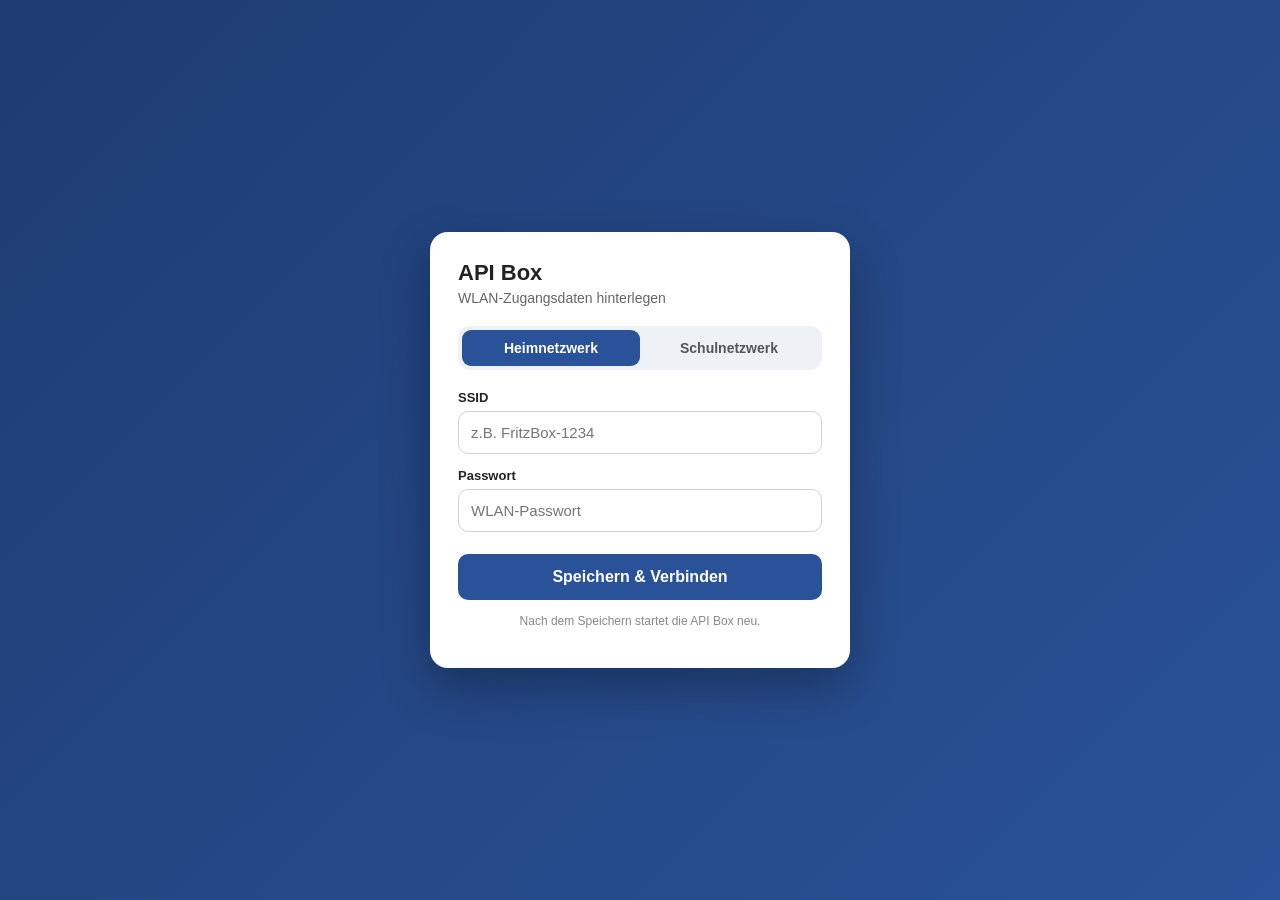
==== mc/data/index.html @ 238c7135 "API added" ====
<!doctype html>
<!--
  index.html — API Box WLAN Setup (Captive Portal)
  Wird per LittleFS auf den ESP32-C6 hochgeladen und vom Webserver ausgeliefert.
-->
<html lang="de">
  <head>
    <meta charset="utf-8" />
    <meta name="viewport" content="width=device-width, initial-scale=1" />
    <title>API Box — WLAN Setup</title>
    <link rel="stylesheet" href="css/style.css" />
  </head>
  <body>
    <div class="card">
      <h1>API Box</h1>
      <p class="sub">WLAN-Zugangsdaten hinterlegen</p>

      <div class="tabs">
        <div class="tab active" id="tab-home" onclick="showTab('home')">
          Heimnetzwerk
        </div>
        <div class="tab" id="tab-school" onclick="showTab('school')">
          Schulnetzwerk
        </div>
      </div>

      <!-- Heimnetzwerk -->
      <form class="form active" id="form-home" action="/save" method="POST">
        <input type="hidden" name="mode" value="home">
        <label>SSID</label>
        <input type="text" name="ssid_privat" placeholder="z.B. FritzBox-1234" required>
        <label>Passwort</label>
        <input type="password" name="pass_privat" placeholder="WLAN-Passwort">
        <button type="submit">Speichern &amp; Verbinden</button>
      </form>

      <!-- Schulnetzwerk (WPA2-Enterprise) -->
      <form class="form" id="form-school" action="/save" method="POST">
        <input type="hidden" name="mode" value="school">
        <label>Netzwerkname</label>
        <input type="text" name="ssid_schule" placeholder="z.B. eduroam" required>
        <label>Username</label>
        <input type="text" name="user_schule" placeholder="z.B. me@fhgr.ch" required>
        <label>Passwort</label>
        <input type="password" name="pass_schule" placeholder="Passwort">
        <button type="submit">Speichern &amp; Verbinden</button>
      </form>
      <p class="hint">Nach dem Speichern startet die API Box neu.</p>
    </div>

    <script src="js/script.js"></script>
  </body>
</html>
---- mc/data/css/style.css ----
/* ------------------------------------------------------------------
   style.css — API Box WLAN Setup (Captive Portal)
   Wird per LittleFS hochgeladen, eingebunden in index.html.
------------------------------------------------------------------ */

* { box-sizing: border-box; }

body { 
  margin: 0; 
  font-family: -apple-system, Segoe UI, Roboto, sans-serif;
  background: linear-gradient(135deg, #1e3c72, #2a5298); 
  color: #222;
  min-height: 100vh; 
  display: flex; 
  align-items: center; 
  justify-content: center; 
}

.card { 
  background: #fff; 
  width: 92%; 
  max-width: 420px; 
  border-radius: 18px;
  box-shadow: 0 20px 50px rgba(0,0,0,.3); 
  padding: 28px; 
}

h1 { margin: 0 0 4px; font-size: 22px; }

p.sub { margin: 0 0 20px; color: #666; font-size: 14px; }

.tabs { 
  display: flex; 
  background: #eef1f6; 
  border-radius: 12px; 
  padding: 4px; 
  margin-bottom: 20px; 
}

.tab { 
  flex: 1; 
  text-align: center; 
  padding: 10px; 
  border-radius: 9px; 
  cursor: pointer;
  font-weight: 600; 
  font-size: 14px; 
  color: #555; 
  user-select: none; 
}

.tab.active { background: #2a5298; color: #fff; }

label { display: block; font-size: 13px; font-weight: 600; margin: 14px 0 6px; }

input { 
  width: 100%; 
  padding: 12px; 
  border: 1px solid #ccd2dd; 
  border-radius: 10px; 
  font-size: 15px; 
}

input:focus { outline: none; border-color: #2a5298; }

button { 
  width: 100%; 
  margin-top: 22px; 
  padding: 14px; 
  border: 0; 
  border-radius: 10px;
  background: #2a5298; 
  color: #fff; 
  font-size: 16px; 
  font-weight: 700; 
  cursor: pointer; 
}

button:active { transform: scale(.99); }

.form { display: none; }

.form.active { display: block; }

.hint { 
  font-size: 12px; 
  color: #888; 
  margin-top: 14px; 
  text-align: center; 
}
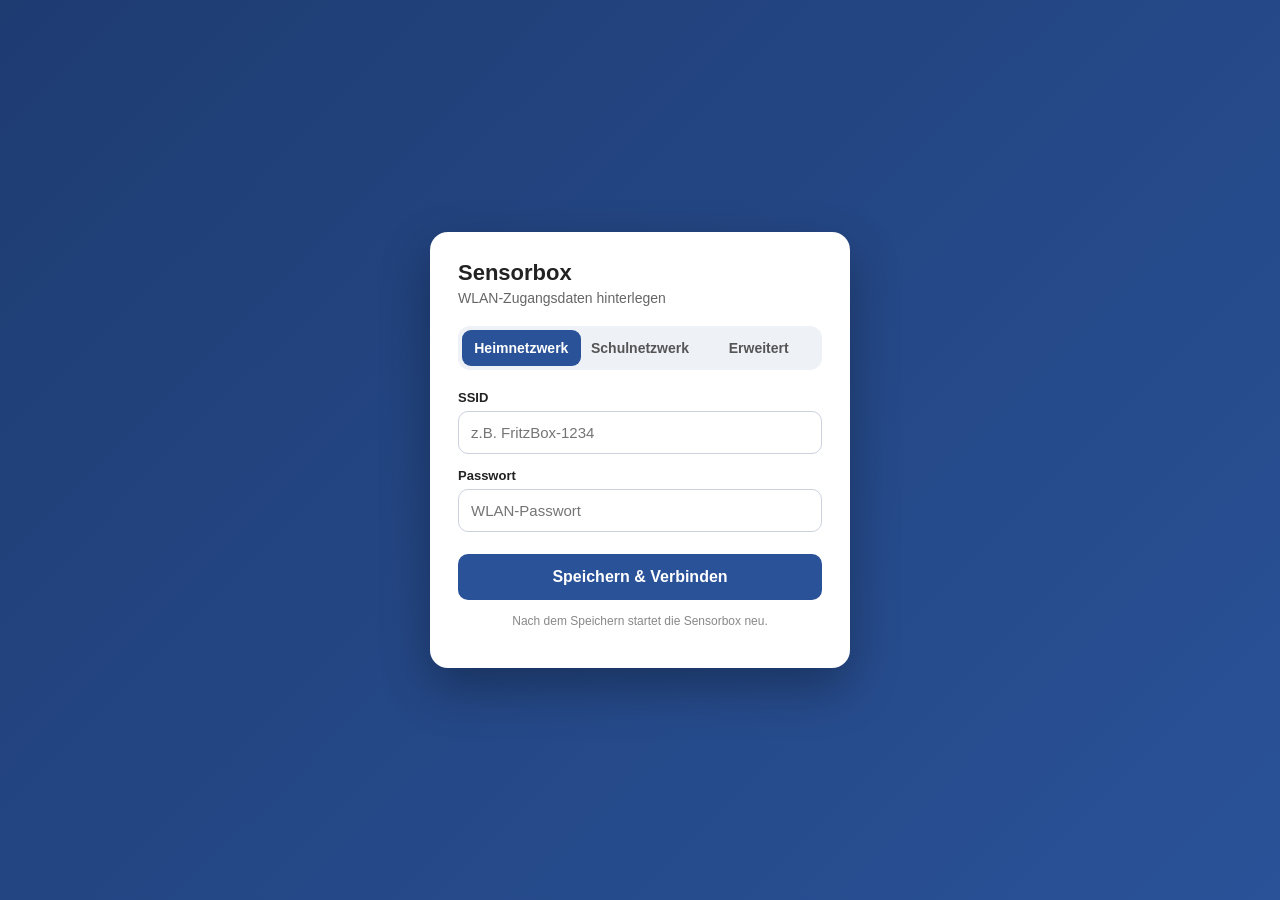
==== commit 114af85c: "Preferences Values vereinheitlicht, editable on HTML" ====
--- a/mc/data/index.html
+++ b/mc/data/index.html
@@ -1,53 +1,82 @@
 <!doctype html>
 <!--
-  index.html — API Box WLAN Setup (Captive Portal)
+  index.html — Sensorbox WLAN Setup (Captive Portal)
   Wird per LittleFS auf den ESP32-C6 hochgeladen und vom Webserver ausgeliefert.
 -->
 <html lang="de">
-  <head>
-    <meta charset="utf-8" />
-    <meta name="viewport" content="width=device-width, initial-scale=1" />
-    <title>API Box — WLAN Setup</title>
-    <link rel="stylesheet" href="css/style.css" />
-  </head>
-  <body>
-    <div class="card">
-      <h1>API Box</h1>
-      <p class="sub">WLAN-Zugangsdaten hinterlegen</p>
 
-      <div class="tabs">
-        <div class="tab active" id="tab-home" onclick="showTab('home')">
-          Heimnetzwerk
-        </div>
-        <div class="tab" id="tab-school" onclick="showTab('school')">
-          Schulnetzwerk
-        </div>
+<head>
+  <meta charset="utf-8" />
+  <meta name="viewport" content="width=device-width, initial-scale=1" />
+  <title>Sensorbox — WLAN Setup</title>
+  <link rel="stylesheet" href="css/style.css" />
+</head>
+
+<body>
+  <div class="card">
+    <h1>Sensorbox</h1>
+    <p class="sub">WLAN-Zugangsdaten hinterlegen</p>
+
+    <div class="tabs">
+      <div class="tab active" id="tab-home" onclick="showTab('home')">
+        Heimnetzwerk
       </div>
-
-      <!-- Heimnetzwerk -->
-      <form class="form active" id="form-home" action="/save" method="POST">
-        <input type="hidden" name="mode" value="home">
-        <label>SSID</label>
-        <input type="text" name="ssid_privat" placeholder="z.B. FritzBox-1234" required>
-        <label>Passwort</label>
-        <input type="password" name="pass_privat" placeholder="WLAN-Passwort">
-        <button type="submit">Speichern &amp; Verbinden</button>
-      </form>
-
-      <!-- Schulnetzwerk (WPA2-Enterprise) -->
-      <form class="form" id="form-school" action="/save" method="POST">
-        <input type="hidden" name="mode" value="school">
-        <label>Netzwerkname</label>
-        <input type="text" name="ssid_schule" placeholder="z.B. eduroam" required>
-        <label>Username</label>
-        <input type="text" name="user_schule" placeholder="z.B. me@fhgr.ch" required>
-        <label>Passwort</label>
-        <input type="password" name="pass_schule" placeholder="Passwort">
-        <button type="submit">Speichern &amp; Verbinden</button>
-      </form>
-      <p class="hint">Nach dem Speichern startet die API Box neu.</p>
+      <div class="tab" id="tab-school" onclick="showTab('school')">
+        Schulnetzwerk
+      </div>
+      <div class="tab" id="tab-advanced" onclick="showTab('advanced')">
+        Erweitert
+      </div>
     </div>
 
-    <script src="js/script.js"></script>
-  </body>
-</html>
+    <!-- Heimnetzwerk -->
+    <form class="form active" id="form-home" action="/save" method="POST">
+      <input type="hidden" name="mode" value="home">
+      <label>SSID</label>
+      <input type="text" name="ssid_privat" placeholder="z.B. FritzBox-1234" required>
+      <label>Passwort</label>
+      <input type="password" name="pass_privat" placeholder="WLAN-Passwort">
+      <button type="submit">Speichern &amp; Verbinden</button>
+    </form>
+
+    <!-- Schulnetzwerk (WPA2-Enterprise) -->
+    <form class="form" id="form-school" action="/save" method="POST">
+      <input type="hidden" name="mode" value="school">
+      <label>Netzwerkname</label>
+      <input type="text" name="ssid_schule" placeholder="z.B. eduroam" required>
+      <label>Username</label>
+      <input type="text" name="user_schule" placeholder="z.B. me@fhgr.ch" required>
+      <label>Passwort</label>
+      <input type="password" name="pass_schule" placeholder="Passwort">
+      <button type="submit">Speichern &amp; Verbinden</button>
+    </form>
+
+    <!-- Erweiterte Einstellungen -->
+    <form class="form" id="form-advanced" action="/save" method="POST">
+      <input type="hidden" name="mode" value="advanced">
+      <p class="hint" style="margin-top: 0; margin-bottom: 15px; color: #555;">Hinweis: Lass Felder leer, die du nicht ändern möchtest. Es werden nur ausgefüllte Werte überschrieben.</p>
+      
+      <label>Sensorbox ID (Nicht ändern! Nur im Notfall)</label>
+      <input type="number" name="boxid" placeholder="z.B. 1">
+
+      <label>Temperatur Offset (°C)</label>
+      <input type="number" step="0.1" name="temp_offset" placeholder="z.B. -5.0">
+      
+      <label>Messintervall (s)</label>
+      <input type="number" name="intervall_s" placeholder="z.B. 15">
+      
+      <label>Gewicht Kalibrierfaktor</label>
+      <input type="number" step="any" name="waage_cal" placeholder="z.B. 420.5">
+      
+      <label>Mikrofon Offset (dB)</label>
+      <input type="number" step="0.1" name="dboffset" placeholder="z.B. 120.0">
+      
+      <button type="submit">Speichern &amp; Neustarten</button>
+    </form>
+    <p class="hint">Nach dem Speichern startet die Sensorbox neu.</p>
+  </div>
+
+  <script src="js/script.js"></script>
+</body>
+
+</html>
